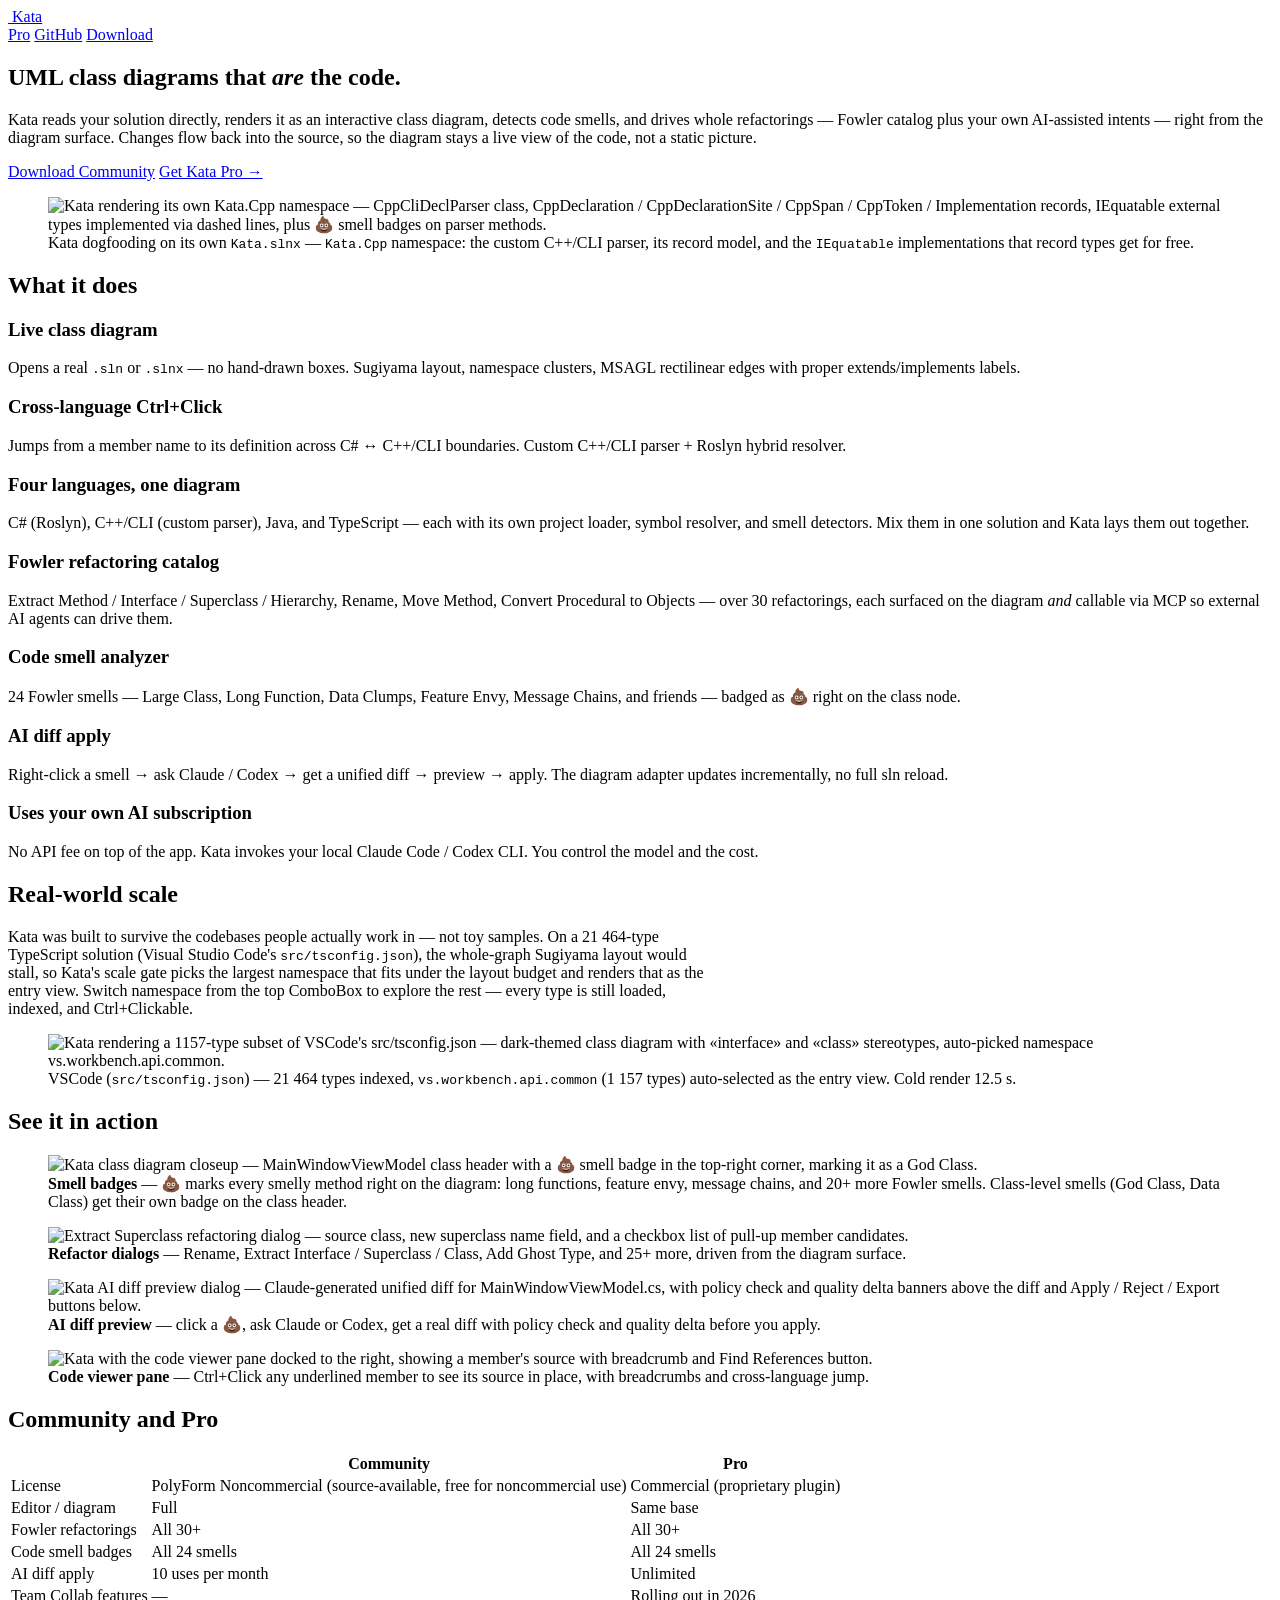
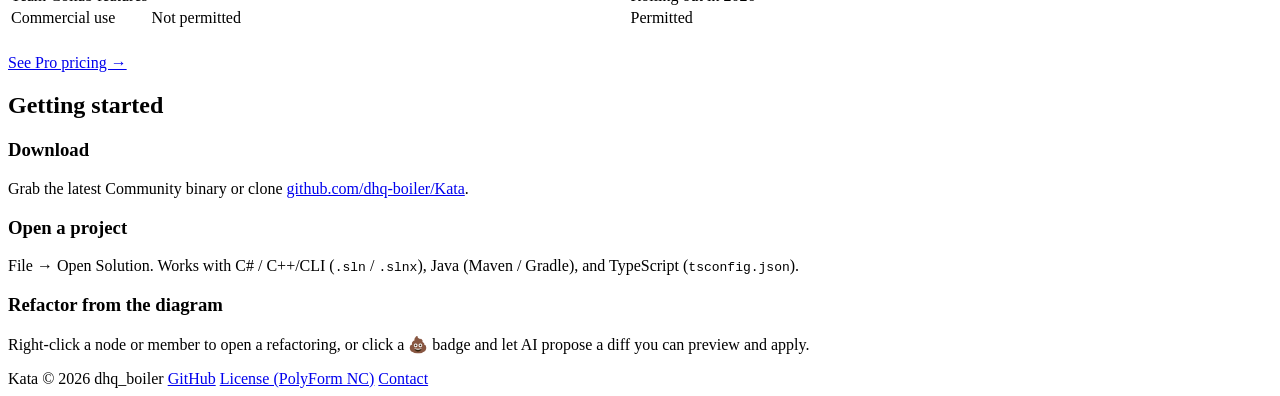
==== site/index.html @ 6d0ea4a0 "site: hero shot を Kata.Cpp namespace 版に差し替え 先生が起動中の Kata で見つけたより訴求力のある構図を採用: - CppCliDeclParser (cus" ====
<!DOCTYPE html>
<html lang="en">
<head>
<meta charset="UTF-8">
<meta name="viewport" content="width=device-width,initial-scale=1">
<title>Kata — AI-collaborative UML class diagram editor for real codebases</title>
<meta name="description" content="Kata reads your real project — C#, C++/CLI, Java, and TypeScript — renders it as an interactive class diagram, detects smells, and drives Fowler-catalog refactorings with AI assistance. Scales to 20k-type solutions. Community edition is free and open-source.">
<meta name="theme-color" content="#232323">
<link rel="icon" type="image/svg+xml" href="/kata-icon.svg">
<link rel="stylesheet" href="/style.css">
<meta property="og:title" content="Kata — AI-collaborative UML class diagram editor">
<meta property="og:description" content="Reads your real .sln, renders it as an interactive class diagram, and drives whole refactorings from the diagram surface.">
<meta property="og:type" content="website">
<meta property="og:url" content="https://kata.dhq-boiler.dev/">
</head>
<body>

<header class="site">
  <div class="wrap">
    <a class="brand" href="/">
      <img src="/kata-icon.svg" alt="">
      Kata
    </a>
    <nav>
      <a href="/pro">Pro</a>
      <a href="https://github.com/dhq-boiler/Kata">GitHub</a>
      <a href="https://github.com/dhq-boiler/Kata/releases">Download</a>
    </nav>
  </div>
</header>

<main>

<section class="hero">
  <div class="wrap">
    <h1>UML class diagrams that <em>are</em> the code.</h1>
    <p class="lead">
      Kata reads your solution directly, renders it as an interactive class diagram,
      detects code smells, and drives whole refactorings — Fowler catalog plus your own
      AI-assisted intents — right from the diagram surface. Changes flow back into the
      source, so the diagram stays a live view of the code, not a static picture.
    </p>
    <div class="ctas">
      <a class="btn primary" href="https://github.com/dhq-boiler/Kata/releases">Download Community</a>
      <a class="btn secondary" href="/pro">Get Kata Pro →</a>
    </div>
    <figure class="hero-shot">
      <img src="/assets/kata-diagram.png" alt="Kata rendering its own Kata.Cpp namespace — CppCliDeclParser class, CppDeclaration / CppDeclarationSite / CppSpan / CppToken / Implementation records, IEquatable external types implemented via dashed lines, plus 💩 smell badges on parser methods." loading="lazy">
      <figcaption>Kata dogfooding on its own <code>Kata.slnx</code> — <code>Kata.Cpp</code> namespace: the custom C++/CLI parser, its record model, and the <code>IEquatable</code> implementations that record types get for free.</figcaption>
    </figure>
  </div>
</section>

<section>
  <div class="wrap">
    <h2>What it does</h2>
    <div class="feature-grid">
      <div class="feature">
        <h3>Live class diagram</h3>
        <p>Opens a real <code>.sln</code> or <code>.slnx</code> — no
          hand-drawn boxes. Sugiyama layout, namespace clusters, MSAGL rectilinear
          edges with proper extends/implements labels.</p>
      </div>
      <div class="feature">
        <h3>Cross-language Ctrl+Click</h3>
        <p>Jumps from a member name to its definition across C# ↔ C++/CLI
          boundaries. Custom C++/CLI parser + Roslyn hybrid resolver.</p>
      </div>
      <div class="feature">
        <h3>Four languages, one diagram</h3>
        <p>C# (Roslyn), C++/CLI (custom parser), Java, and TypeScript —
          each with its own project loader, symbol resolver, and smell
          detectors. Mix them in one solution and Kata lays them out
          together.</p>
      </div>
      <div class="feature">
        <h3>Fowler refactoring catalog</h3>
        <p>Extract Method / Interface / Superclass / Hierarchy, Rename,
          Move Method, Convert Procedural to Objects — over 30 refactorings,
          each surfaced on the diagram <em>and</em> callable via MCP so external
          AI agents can drive them.</p>
      </div>
      <div class="feature">
        <h3>Code smell analyzer</h3>
        <p>24 Fowler smells — Large Class, Long Function, Data Clumps,
          Feature Envy, Message Chains, and friends — badged as
          💩 right on the class node.</p>
      </div>
      <div class="feature">
        <h3>AI diff apply</h3>
        <p>Right-click a smell → ask Claude / Codex → get a unified diff →
          preview → apply. The diagram adapter updates incrementally, no
          full sln reload.</p>
      </div>
      <div class="feature">
        <h3>Uses your own AI subscription</h3>
        <p>No API fee on top of the app. Kata invokes your local
          Claude Code / Codex CLI. You control the model and the cost.</p>
      </div>
    </div>
  </div>
</section>

<section>
  <div class="wrap">
    <h2>Real-world scale</h2>
    <p style="color: var(--muted); max-width: 700px;">
      Kata was built to survive the codebases people actually work in — not toy
      samples. On a 21 464-type TypeScript solution (Visual Studio Code's
      <code>src/tsconfig.json</code>), the whole-graph Sugiyama layout would
      stall, so Kata's scale gate picks the largest namespace that fits under
      the layout budget and renders that as the entry view. Switch namespace
      from the top ComboBox to explore the rest — every type is still loaded,
      indexed, and Ctrl+Clickable.
    </p>
    <figure class="hero-shot">
      <img src="/assets/kata-vscode-typescript.png" alt="Kata rendering a 1157-type subset of VSCode's src/tsconfig.json — dark-themed class diagram with «interface» and «class» stereotypes, auto-picked namespace vs.workbench.api.common." loading="lazy">
      <figcaption>
        VSCode (<code>src/tsconfig.json</code>) — 21 464 types indexed,
        <code>vs.workbench.api.common</code> (1 157 types) auto-selected as the
        entry view. Cold render 12.5&nbsp;s.
      </figcaption>
    </figure>
  </div>
</section>

<section>
  <div class="wrap">
    <h2>See it in action</h2>
    <div class="showcase-grid">
      <figure>
        <img src="/assets/kata-smell-badge.png" alt="Kata class diagram closeup — MainWindowViewModel class header with a 💩 smell badge in the top-right corner, marking it as a God Class." loading="lazy">
        <figcaption><strong>Smell badges</strong> — 💩 marks every smelly method right on the diagram: long functions, feature envy, message chains, and 20+ more Fowler smells. Class-level smells (God Class, Data Class) get their own badge on the class header.</figcaption>
      </figure>
      <figure>
        <img src="/assets/kata-refactor-dialog.png" alt="Extract Superclass refactoring dialog — source class, new superclass name field, and a checkbox list of pull-up member candidates." loading="lazy">
        <figcaption><strong>Refactor dialogs</strong> — Rename, Extract Interface / Superclass / Class, Add Ghost Type, and 25+ more, driven from the diagram surface.</figcaption>
      </figure>
      <figure>
        <img src="/assets/kata-ai-diff.png" alt="Kata AI diff preview dialog — Claude-generated unified diff for MainWindowViewModel.cs, with policy check and quality delta banners above the diff and Apply / Reject / Export buttons below." loading="lazy">
        <figcaption><strong>AI diff preview</strong> — click a 💩, ask Claude or Codex, get a real diff with policy check and quality delta before you apply.</figcaption>
      </figure>
      <figure>
        <img src="/assets/kata-code-viewer.png" alt="Kata with the code viewer pane docked to the right, showing a member's source with breadcrumb and Find References button." loading="lazy">
        <figcaption><strong>Code viewer pane</strong> — Ctrl+Click any underlined member to see its source in place, with breadcrumbs and cross-language jump.</figcaption>
      </figure>
    </div>
  </div>
</section>

<section>
  <div class="wrap">
    <h2>Community and Pro</h2>
    <table class="compare">
      <thead>
        <tr>
          <th>&nbsp;</th>
          <th>Community</th>
          <th>Pro</th>
        </tr>
      </thead>
      <tbody>
        <tr>
          <td>License</td>
          <td>PolyForm Noncommercial (source-available, free for noncommercial use)</td>
          <td>Commercial (proprietary plugin)</td>
        </tr>
        <tr>
          <td>Editor / diagram</td>
          <td class="yes">Full</td>
          <td class="yes">Same base</td>
        </tr>
        <tr>
          <td>Fowler refactorings</td>
          <td class="yes">All 30+</td>
          <td class="yes">All 30+</td>
        </tr>
        <tr>
          <td>Code smell badges</td>
          <td class="yes">All 24 smells</td>
          <td class="yes">All 24 smells</td>
        </tr>
        <tr>
          <td>AI diff apply</td>
          <td>10 uses per month</td>
          <td class="yes">Unlimited</td>
        </tr>
        <tr>
          <td>Team Collab features</td>
          <td class="no">—</td>
          <td>Rolling out in 2026</td>
        </tr>
        <tr>
          <td>Commercial use</td>
          <td class="no">Not permitted</td>
          <td class="yes">Permitted</td>
        </tr>
      </tbody>
    </table>
    <div class="ctas" style="margin-top: 24px;">
      <a class="btn primary" href="/pro">See Pro pricing →</a>
    </div>
  </div>
</section>

<section>
  <div class="wrap">
    <h2>Getting started</h2>
    <div class="steps">
      <div class="step">
        <h3>Download</h3>
        <p>Grab the latest Community binary or clone
          <a href="https://github.com/dhq-boiler/Kata">github.com/dhq-boiler/Kata</a>.</p>
      </div>
      <div class="step">
        <h3>Open a project</h3>
        <p>File → Open Solution. Works with C# / C++/CLI (<code>.sln</code> /
          <code>.slnx</code>), Java (Maven / Gradle), and TypeScript
          (<code>tsconfig.json</code>).</p>
      </div>
      <div class="step">
        <h3>Refactor from the diagram</h3>
        <p>Right-click a node or member to open a refactoring, or click a
          💩 badge and let AI propose a diff you can preview and apply.</p>
      </div>
    </div>
  </div>
</section>

</main>

<footer class="site">
  <div class="wrap">
    <span>Kata © 2026 dhq_boiler</span>
    <span class="spacer"></span>
    <a href="https://github.com/dhq-boiler/Kata">GitHub</a>
    <a href="https://github.com/dhq-boiler/Kata/blob/main/LICENSE">License (PolyForm NC)</a>
    <a href="mailto:dhq_boiler@live.jp">Contact</a>
  </div>
</footer>

</body>
</html>
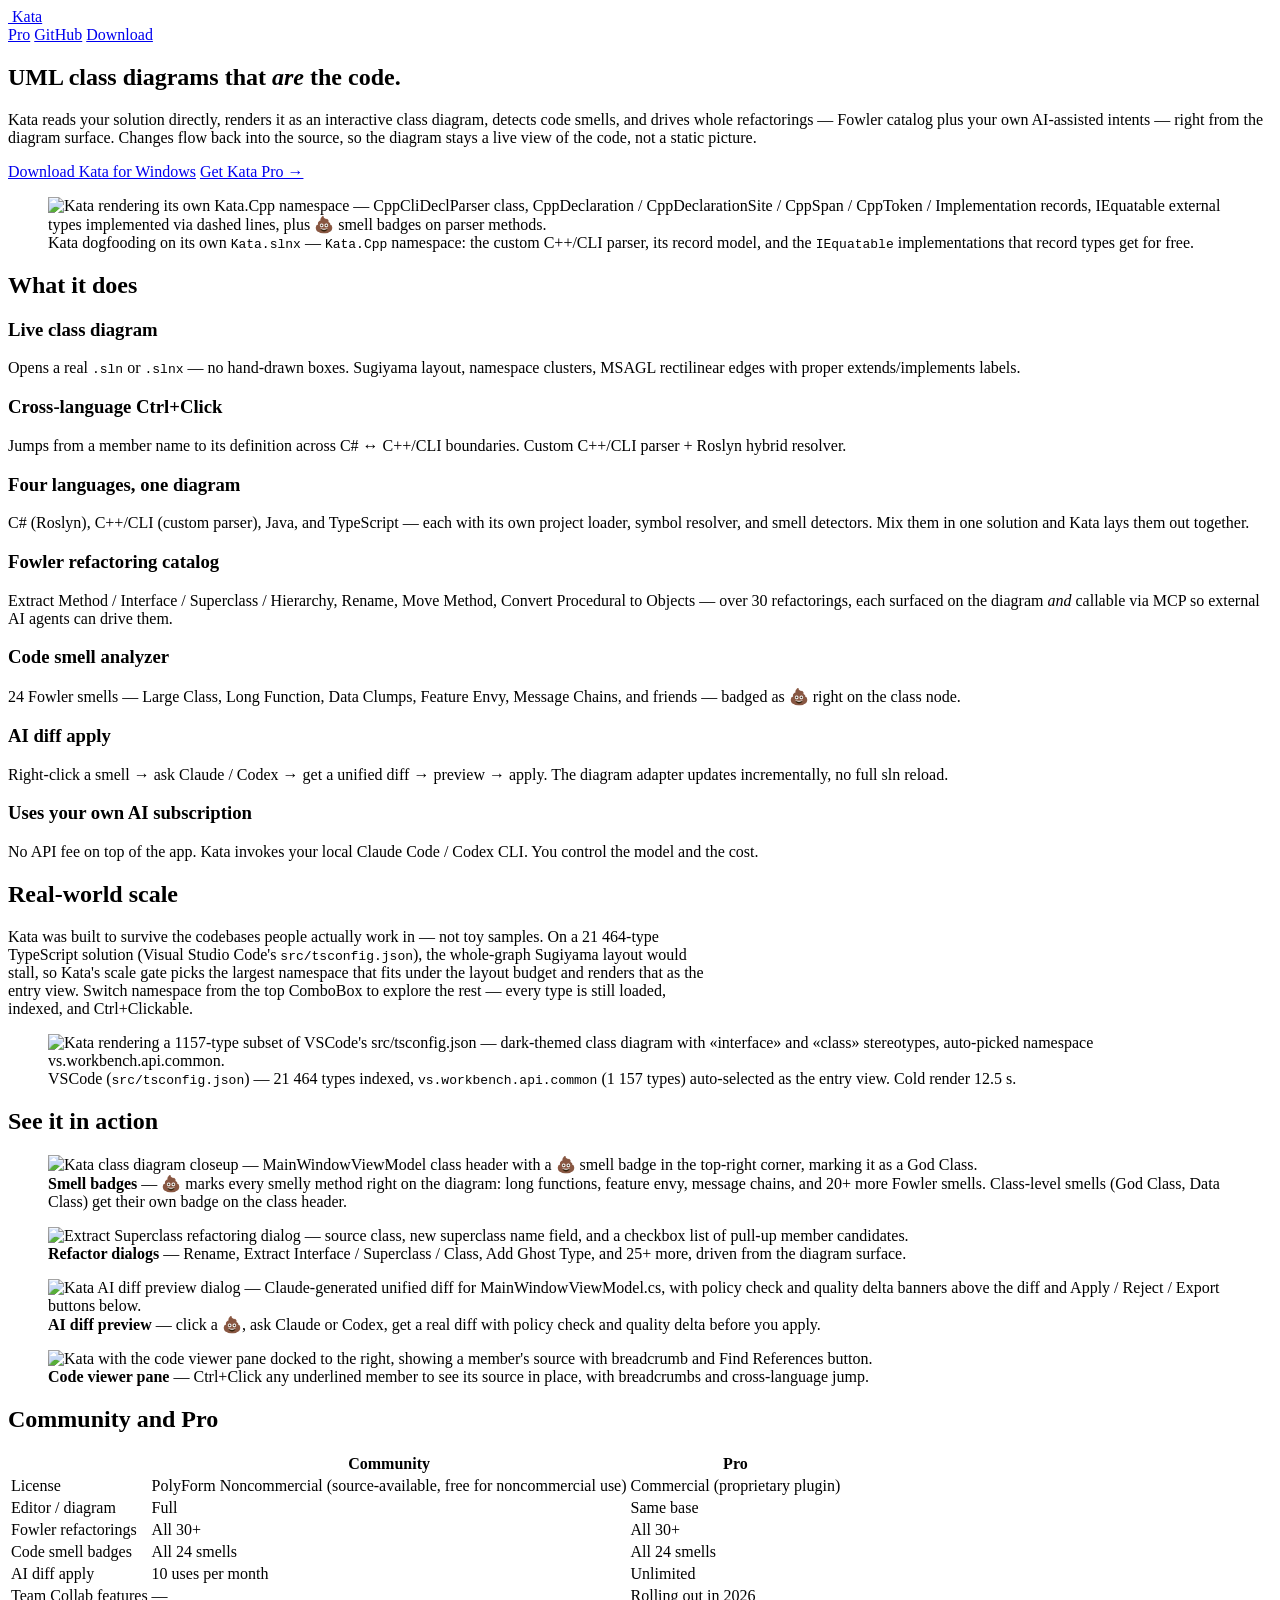
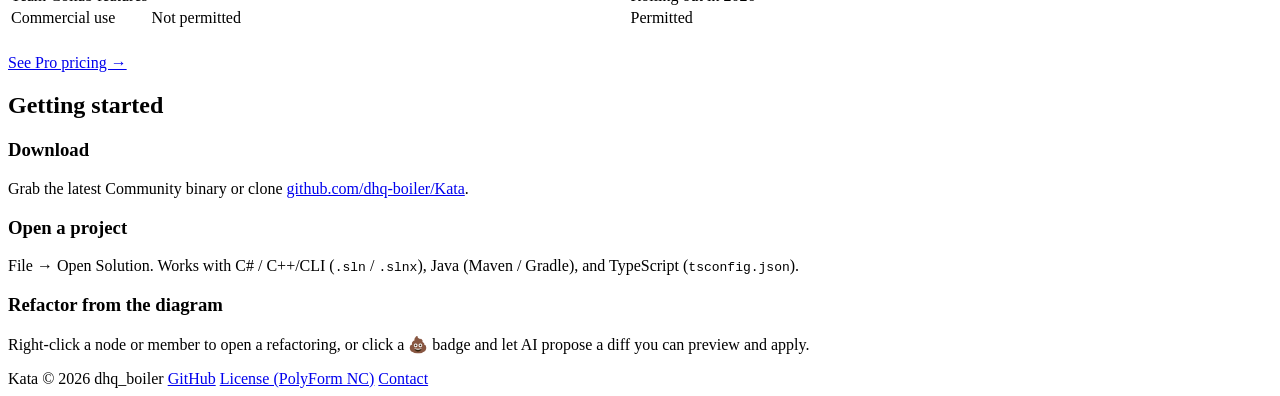
==== commit d54f9210: "site: switch hero CTA to installer (latest/download/Kata-win-Setup.exe) v1.1.0 ships as a Windows in" ====
--- a/site/index.html
+++ b/site/index.html
@@ -8,10 +8,75 @@
 <meta name="theme-color" content="#232323">
 <link rel="icon" type="image/svg+xml" href="/kata-icon.svg">
 <link rel="stylesheet" href="/style.css">
+<link rel="canonical" href="https://kata.dhq-boiler.dev/">
 <meta property="og:title" content="Kata — AI-collaborative UML class diagram editor">
 <meta property="og:description" content="Reads your real .sln, renders it as an interactive class diagram, and drives whole refactorings from the diagram surface.">
 <meta property="og:type" content="website">
 <meta property="og:url" content="https://kata.dhq-boiler.dev/">
+<meta property="og:site_name" content="Kata">
+<meta property="og:locale" content="en_US">
+<meta property="og:image" content="https://kata.dhq-boiler.dev/assets/kata-diagram.png">
+<meta property="og:image:width" content="1400">
+<meta property="og:image:height" content="900">
+<meta property="og:image:alt" content="Kata rendering its own Kata.Cpp namespace as a class diagram, with parser classes, record types, and IEquatable implementations wired via dashed lines, plus 💩 smell badges.">
+<meta name="twitter:card" content="summary_large_image">
+<meta name="twitter:site" content="@dhq_boiler">
+<meta name="twitter:creator" content="@dhq_boiler">
+<meta name="twitter:title" content="Kata — AI-collaborative UML class diagram editor">
+<meta name="twitter:description" content="Reads your real .sln, renders it as an interactive class diagram, and drives whole refactorings from the diagram surface. Community free / Pro from $49.">
+<meta name="twitter:image" content="https://kata.dhq-boiler.dev/assets/kata-diagram.png">
+<meta name="twitter:image:alt" content="Kata rendering its own Kata.Cpp namespace as a class diagram, with 💩 smell badges on parser methods.">
+<script type="application/ld+json">
+{
+  "@context": "https://schema.org",
+  "@type": "SoftwareApplication",
+  "name": "Kata",
+  "description": "AI-collaborative UML class diagram editor for real codebases. Reads .sln / .slnx / Maven / Gradle / tsconfig, renders an interactive class diagram, detects 24 Fowler code smells, and drives 30+ Fowler refactorings — including AI-diff apply through your own Claude Code or Codex CLI.",
+  "url": "https://kata.dhq-boiler.dev/",
+  "image": "https://kata.dhq-boiler.dev/assets/kata-diagram.png",
+  "applicationCategory": "DeveloperApplication",
+  "applicationSubCategory": "Refactoring, UML, Static analysis",
+  "operatingSystem": "Windows 10, Windows 11",
+  "author": {
+    "@type": "Person",
+    "name": "dhq_boiler",
+    "url": "https://github.com/dhq-boiler"
+  },
+  "license": "https://polyformproject.org/licenses/noncommercial/1.0.0/",
+  "downloadUrl": "https://github.com/dhq-boiler/Kata/releases",
+  "softwareHelp": "https://kata.dhq-boiler.dev/",
+  "offers": [
+    {
+      "@type": "Offer",
+      "name": "Kata Community",
+      "price": "0",
+      "priceCurrency": "USD",
+      "url": "https://github.com/dhq-boiler/Kata/releases"
+    },
+    {
+      "@type": "Offer",
+      "name": "Kata Pro — Individual (one-time buyout)",
+      "price": "49",
+      "priceCurrency": "USD",
+      "url": "https://kata.dhq-boiler.dev/pro"
+    },
+    {
+      "@type": "Offer",
+      "name": "Kata Pro — Team (per seat, per year)",
+      "price": "150",
+      "priceCurrency": "USD",
+      "url": "https://kata.dhq-boiler.dev/pro"
+    },
+    {
+      "@type": "Offer",
+      "name": "Kata Pro — Business (per seat, per year)",
+      "price": "290",
+      "priceCurrency": "USD",
+      "url": "https://kata.dhq-boiler.dev/pro"
+    }
+  ]
+}
+</script>
 </head>
 <body>
 
@@ -41,7 +106,7 @@
       source, so the diagram stays a live view of the code, not a static picture.
     </p>
     <div class="ctas">
-      <a class="btn primary" href="https://github.com/dhq-boiler/Kata/releases">Download Community</a>
+      <a class="btn primary" href="https://github.com/dhq-boiler/Kata/releases/latest/download/Kata-win-Setup.exe">Download Kata for Windows</a>
       <a class="btn secondary" href="/pro">Get Kata Pro →</a>
     </div>
     <figure class="hero-shot">
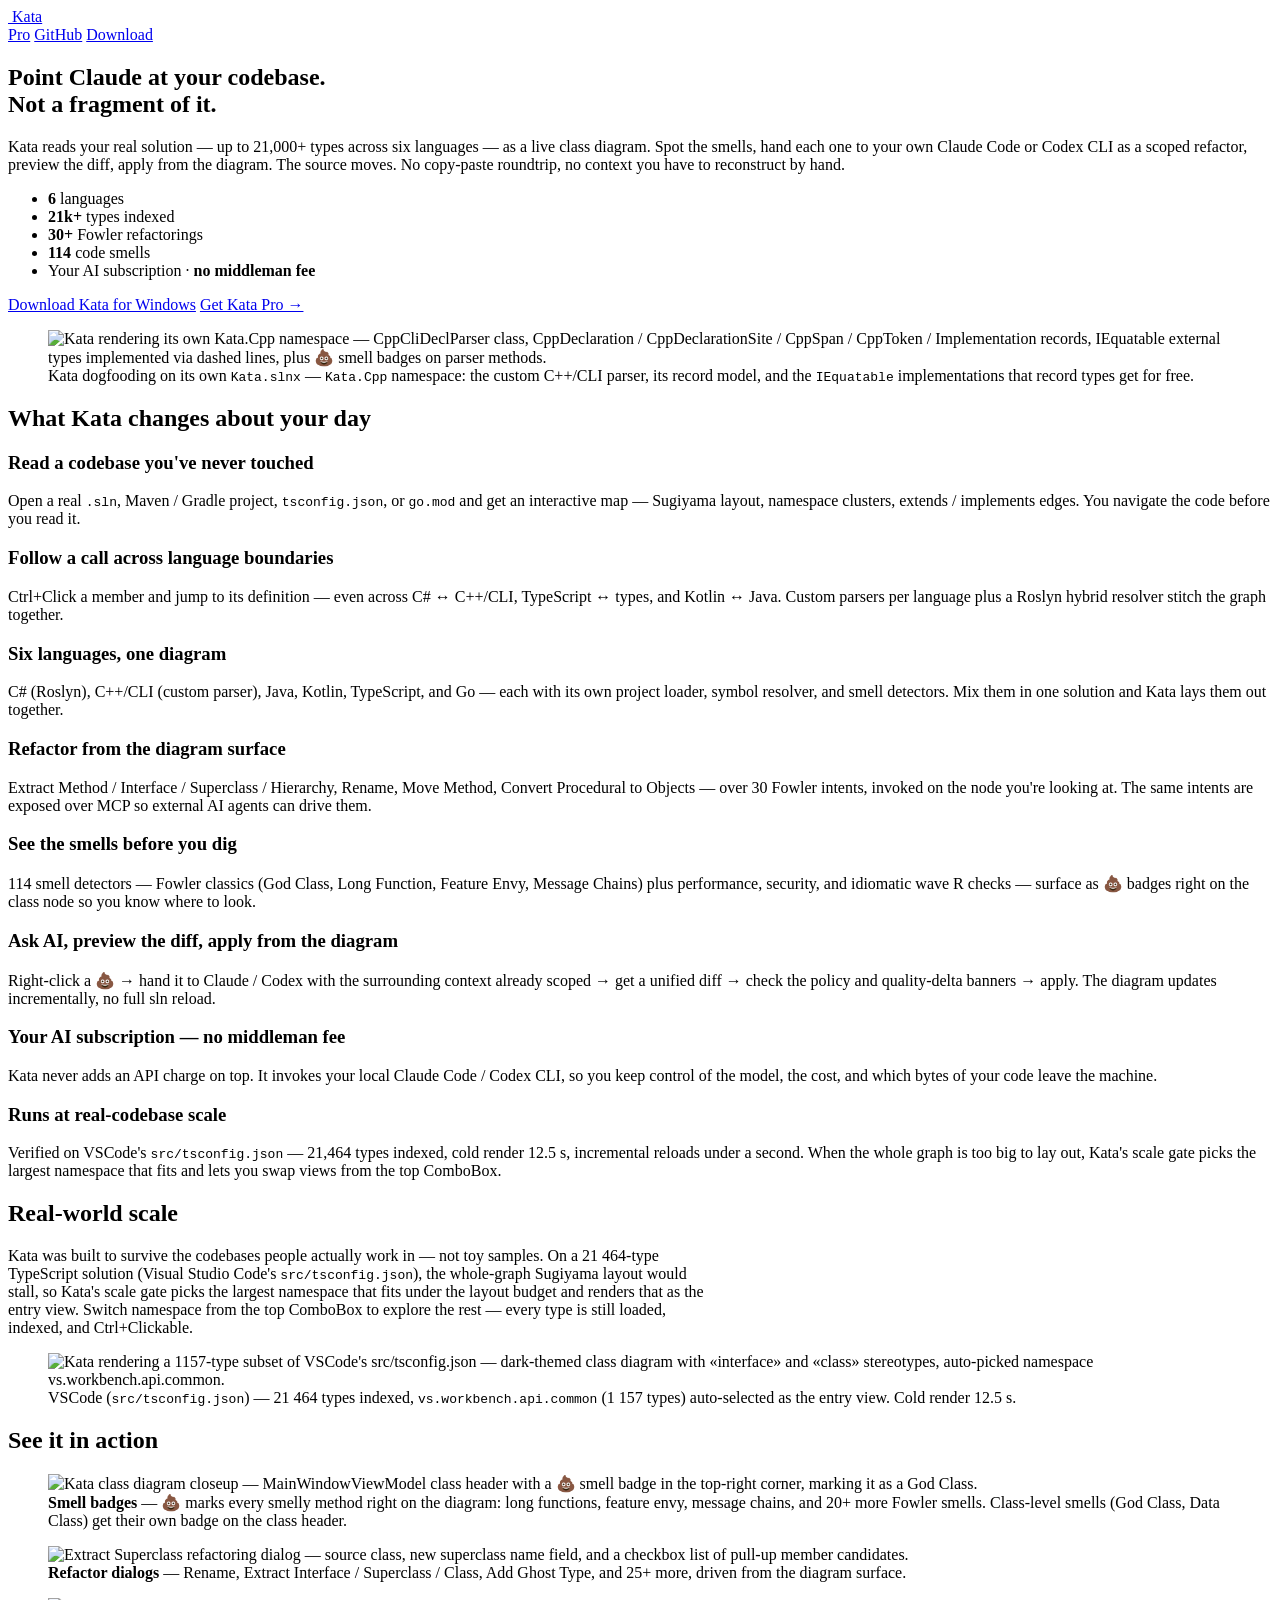
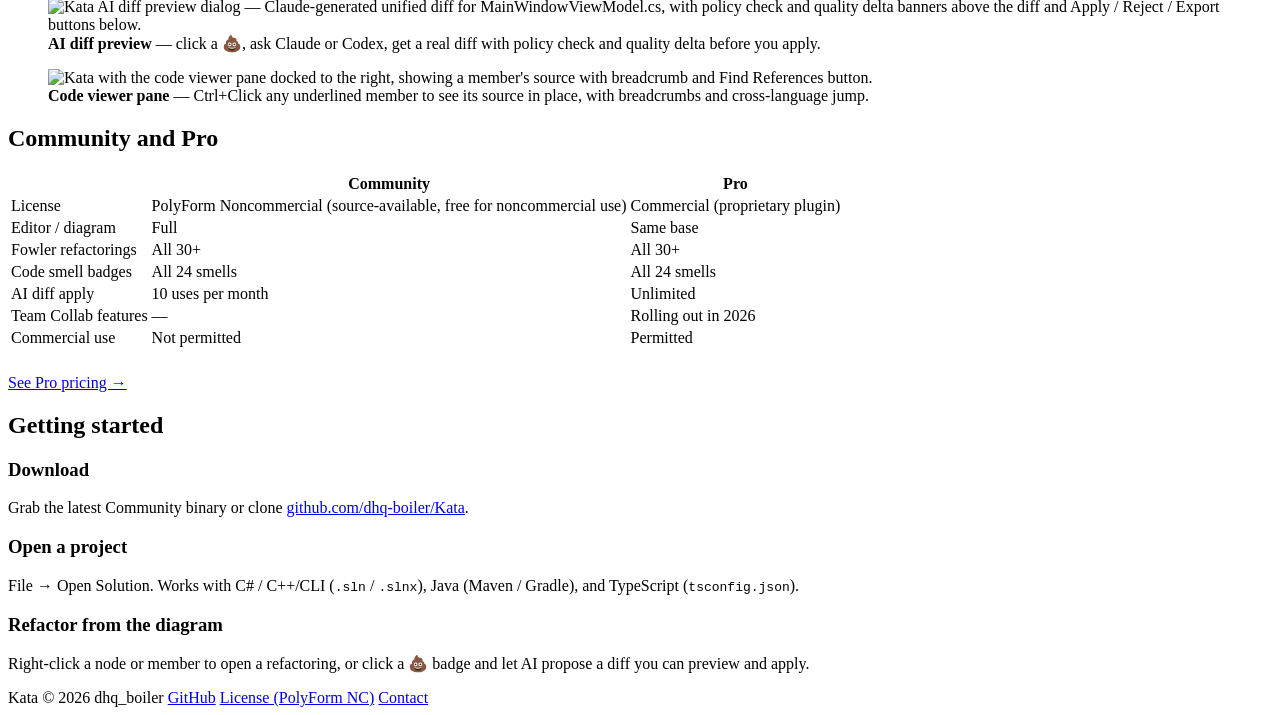
==== commit c508079d: "site: rewrite hero copy + feature grid — problem-first, v2 6-lang bump, 114 smells Hero - h1 shifted" ====
--- a/site/index.html
+++ b/site/index.html
@@ -4,7 +4,7 @@
 <meta charset="UTF-8">
 <meta name="viewport" content="width=device-width,initial-scale=1">
 <title>Kata — AI-collaborative UML class diagram editor for real codebases</title>
-<meta name="description" content="Kata reads your real project — C#, C++/CLI, Java, and TypeScript — renders it as an interactive class diagram, detects smells, and drives Fowler-catalog refactorings with AI assistance. Scales to 20k-type solutions. Community edition is free and open-source.">
+<meta name="description" content="Kata reads your real project — C#, C++/CLI, Java, Kotlin, TypeScript, and Go — renders it as an interactive class diagram, detects 114 code smells, and hands each one to your own Claude Code or Codex CLI as a scoped refactor. Scales to 21,000+ type solutions. Community edition is free and open-source.">
 <meta name="theme-color" content="#232323">
 <link rel="icon" type="image/svg+xml" href="/kata-icon.svg">
 <link rel="stylesheet" href="/style.css">
@@ -31,7 +31,7 @@
   "@context": "https://schema.org",
   "@type": "SoftwareApplication",
   "name": "Kata",
-  "description": "AI-collaborative UML class diagram editor for real codebases. Reads .sln / .slnx / Maven / Gradle / tsconfig, renders an interactive class diagram, detects 24 Fowler code smells, and drives 30+ Fowler refactorings — including AI-diff apply through your own Claude Code or Codex CLI.",
+  "description": "AI-collaborative UML class diagram editor for real codebases. Reads .sln / .slnx / Maven / Gradle / tsconfig / go.mod across six languages, renders an interactive class diagram, detects 114 code smells, and drives 30+ Fowler refactorings — including AI-diff apply through your own Claude Code or Codex CLI. Scales to 21,000+ type solutions.",
   "url": "https://kata.dhq-boiler.dev/",
   "image": "https://kata.dhq-boiler.dev/assets/kata-diagram.png",
   "applicationCategory": "DeveloperApplication",
@@ -98,13 +98,20 @@
 
 <section class="hero">
   <div class="wrap">
-    <h1>UML class diagrams that <em>are</em> the code.</h1>
+    <h1>Point Claude at your codebase.<br>Not a fragment of it.</h1>
     <p class="lead">
-      Kata reads your solution directly, renders it as an interactive class diagram,
-      detects code smells, and drives whole refactorings — Fowler catalog plus your own
-      AI-assisted intents — right from the diagram surface. Changes flow back into the
-      source, so the diagram stays a live view of the code, not a static picture.
+      Kata reads your real solution — up to 21,000+ types across six languages — as a live
+      class diagram. Spot the smells, hand each one to your own Claude Code or Codex CLI as a
+      scoped refactor, preview the diff, apply from the diagram. The source moves. No
+      copy-paste roundtrip, no context you have to reconstruct by hand.
     </p>
+    <ul class="proof-strip">
+      <li><strong>6</strong> languages</li>
+      <li><strong>21k+</strong> types indexed</li>
+      <li><strong>30+</strong> Fowler refactorings</li>
+      <li><strong>114</strong> code smells</li>
+      <li>Your AI subscription · <strong>no middleman fee</strong></li>
+    </ul>
     <div class="ctas">
       <a class="btn primary" href="https://github.com/dhq-boiler/Kata/releases/latest/download/Kata-win-Setup.exe">Download Kata for Windows</a>
       <a class="btn secondary" href="/pro">Get Kata Pro →</a>
@@ -118,49 +125,56 @@
 
 <section>
   <div class="wrap">
-    <h2>What it does</h2>
+    <h2>What Kata changes about your day</h2>
     <div class="feature-grid">
       <div class="feature">
-        <h3>Live class diagram</h3>
-        <p>Opens a real <code>.sln</code> or <code>.slnx</code> — no
-          hand-drawn boxes. Sugiyama layout, namespace clusters, MSAGL rectilinear
-          edges with proper extends/implements labels.</p>
-      </div>
-      <div class="feature">
-        <h3>Cross-language Ctrl+Click</h3>
-        <p>Jumps from a member name to its definition across C# ↔ C++/CLI
-          boundaries. Custom C++/CLI parser + Roslyn hybrid resolver.</p>
-      </div>
-      <div class="feature">
-        <h3>Four languages, one diagram</h3>
-        <p>C# (Roslyn), C++/CLI (custom parser), Java, and TypeScript —
-          each with its own project loader, symbol resolver, and smell
-          detectors. Mix them in one solution and Kata lays them out
-          together.</p>
-      </div>
-      <div class="feature">
-        <h3>Fowler refactoring catalog</h3>
-        <p>Extract Method / Interface / Superclass / Hierarchy, Rename,
-          Move Method, Convert Procedural to Objects — over 30 refactorings,
-          each surfaced on the diagram <em>and</em> callable via MCP so external
-          AI agents can drive them.</p>
-      </div>
-      <div class="feature">
-        <h3>Code smell analyzer</h3>
-        <p>24 Fowler smells — Large Class, Long Function, Data Clumps,
-          Feature Envy, Message Chains, and friends — badged as
-          💩 right on the class node.</p>
-      </div>
-      <div class="feature">
-        <h3>AI diff apply</h3>
-        <p>Right-click a smell → ask Claude / Codex → get a unified diff →
-          preview → apply. The diagram adapter updates incrementally, no
-          full sln reload.</p>
-      </div>
-      <div class="feature">
-        <h3>Uses your own AI subscription</h3>
-        <p>No API fee on top of the app. Kata invokes your local
-          Claude Code / Codex CLI. You control the model and the cost.</p>
+        <h3>Read a codebase you've never touched</h3>
+        <p>Open a real <code>.sln</code>, Maven / Gradle project, <code>tsconfig.json</code>,
+          or <code>go.mod</code> and get an interactive map — Sugiyama layout, namespace
+          clusters, extends / implements edges. You navigate the code before you read it.</p>
+      </div>
+      <div class="feature">
+        <h3>Follow a call across language boundaries</h3>
+        <p>Ctrl+Click a member and jump to its definition — even across C# ↔ C++/CLI,
+          TypeScript ↔ types, and Kotlin ↔ Java. Custom parsers per language plus a Roslyn
+          hybrid resolver stitch the graph together.</p>
+      </div>
+      <div class="feature">
+        <h3>Six languages, one diagram</h3>
+        <p>C# (Roslyn), C++/CLI (custom parser), Java, Kotlin, TypeScript, and Go — each with
+          its own project loader, symbol resolver, and smell detectors. Mix them in one
+          solution and Kata lays them out together.</p>
+      </div>
+      <div class="feature">
+        <h3>Refactor from the diagram surface</h3>
+        <p>Extract Method / Interface / Superclass / Hierarchy, Rename, Move Method, Convert
+          Procedural to Objects — over 30 Fowler intents, invoked on the node you're looking
+          at. The same intents are exposed over MCP so external AI agents can drive them.</p>
+      </div>
+      <div class="feature">
+        <h3>See the smells before you dig</h3>
+        <p>114 smell detectors — Fowler classics (God Class, Long Function, Feature Envy,
+          Message Chains) plus performance, security, and idiomatic wave R checks — surface
+          as 💩 badges right on the class node so you know where to look.</p>
+      </div>
+      <div class="feature">
+        <h3>Ask AI, preview the diff, apply from the diagram</h3>
+        <p>Right-click a 💩 → hand it to Claude / Codex with the surrounding context already
+          scoped → get a unified diff → check the policy and quality-delta banners → apply.
+          The diagram updates incrementally, no full sln reload.</p>
+      </div>
+      <div class="feature">
+        <h3>Your AI subscription — no middleman fee</h3>
+        <p>Kata never adds an API charge on top. It invokes your local
+          Claude Code / Codex CLI, so you keep control of the model, the cost, and which
+          bytes of your code leave the machine.</p>
+      </div>
+      <div class="feature">
+        <h3>Runs at real-codebase scale</h3>
+        <p>Verified on VSCode's <code>src/tsconfig.json</code> — 21,464 types indexed, cold
+          render 12.5&nbsp;s, incremental reloads under a second. When the whole graph is too
+          big to lay out, Kata's scale gate picks the largest namespace that fits and lets
+          you swap views from the top ComboBox.</p>
       </div>
     </div>
   </div>
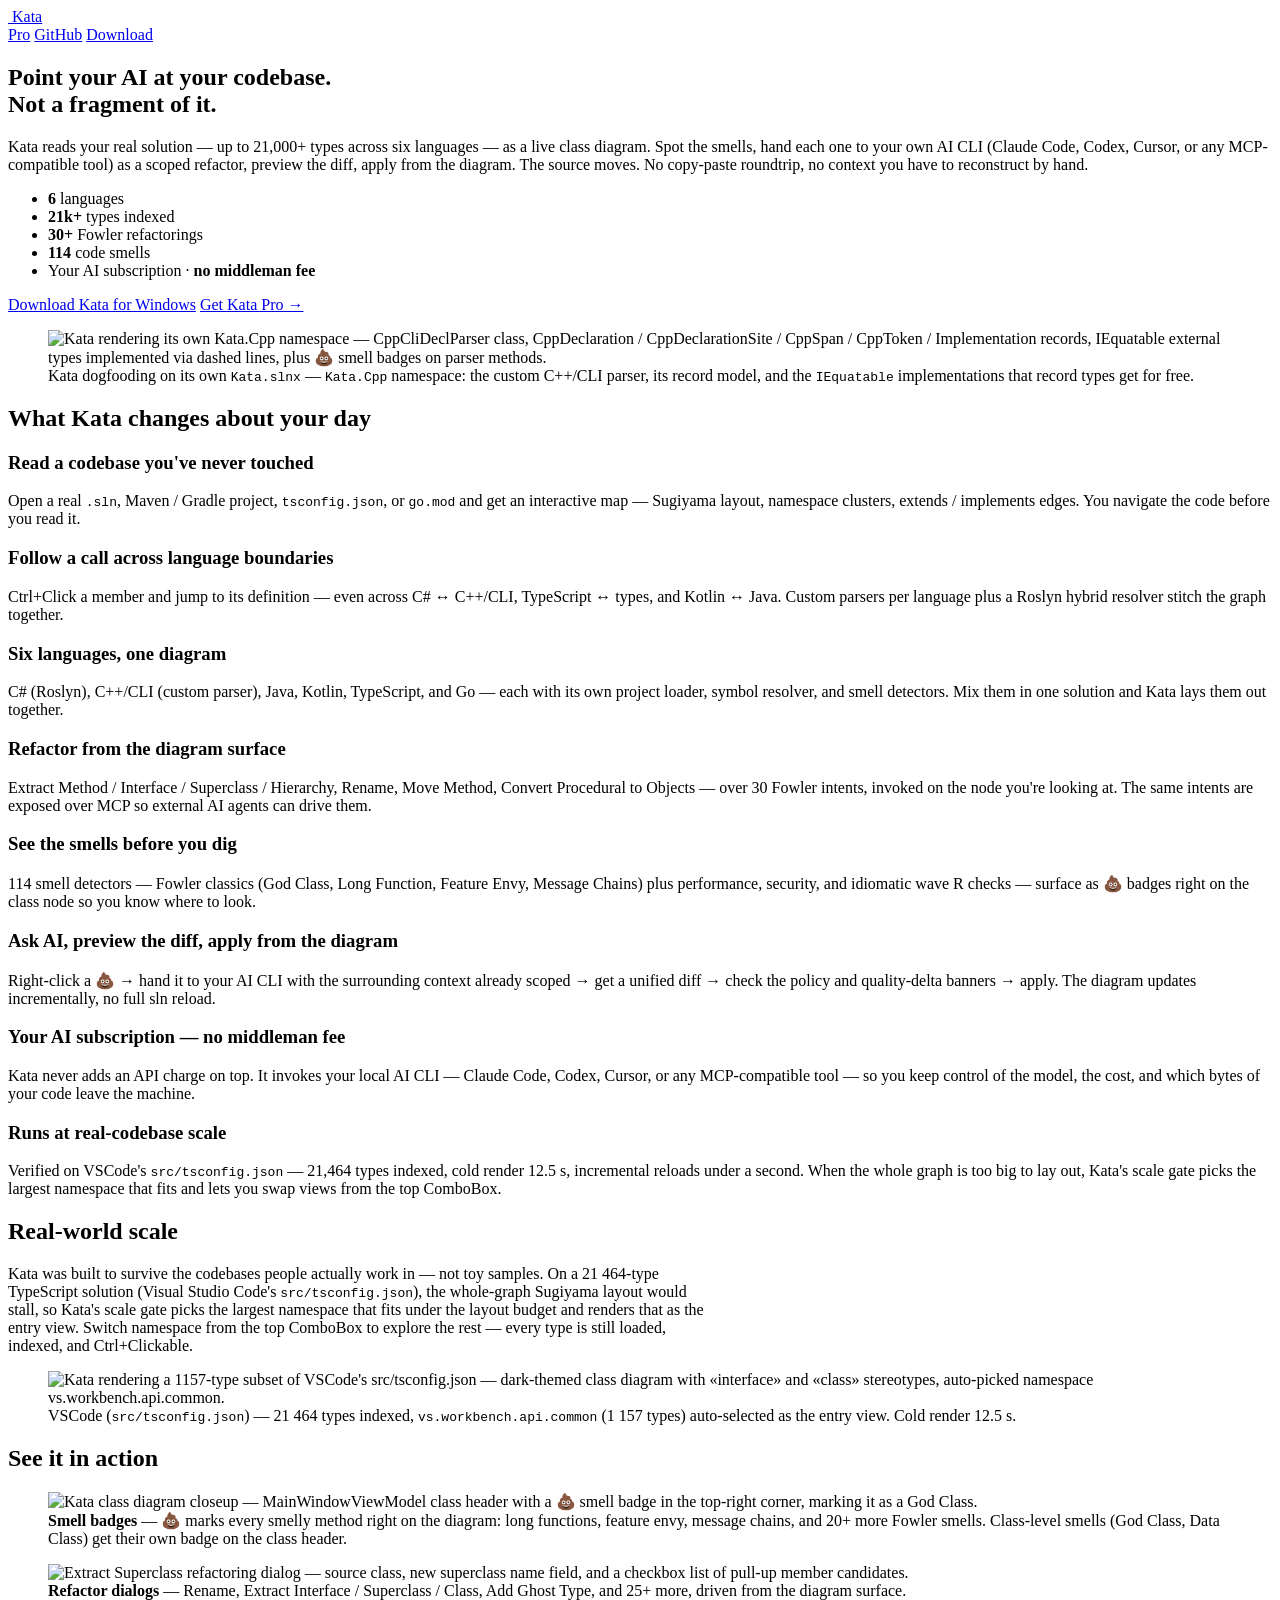
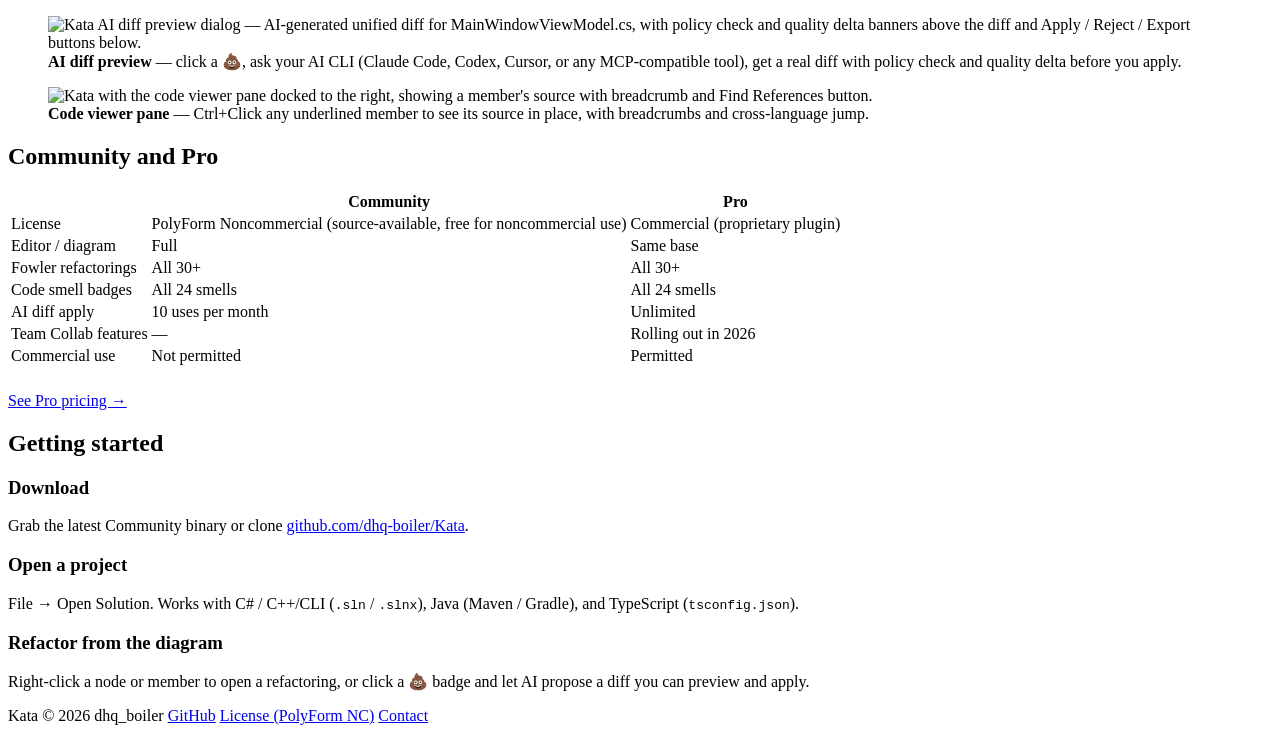
==== commit d3e58970: "site: generalize AI vendor references — Claude → your AI CLI (Claude Code, Codex, Cursor, MCP-compat" ====
--- a/site/index.html
+++ b/site/index.html
@@ -4,7 +4,7 @@
 <meta charset="UTF-8">
 <meta name="viewport" content="width=device-width,initial-scale=1">
 <title>Kata — AI-collaborative UML class diagram editor for real codebases</title>
-<meta name="description" content="Kata reads your real project — C#, C++/CLI, Java, Kotlin, TypeScript, and Go — renders it as an interactive class diagram, detects 114 code smells, and hands each one to your own Claude Code or Codex CLI as a scoped refactor. Scales to 21,000+ type solutions. Community edition is free and open-source.">
+<meta name="description" content="Kata reads your real project — C#, C++/CLI, Java, Kotlin, TypeScript, and Go — renders it as an interactive class diagram, detects 114 code smells, and hands each one to your own AI CLI (Claude Code, Codex, Cursor, or any MCP-compatible tool) as a scoped refactor. Scales to 21,000+ type solutions. Community edition is free and open-source.">
 <meta name="theme-color" content="#232323">
 <link rel="icon" type="image/svg+xml" href="/kata-icon.svg">
 <link rel="stylesheet" href="/style.css">
@@ -31,7 +31,7 @@
   "@context": "https://schema.org",
   "@type": "SoftwareApplication",
   "name": "Kata",
-  "description": "AI-collaborative UML class diagram editor for real codebases. Reads .sln / .slnx / Maven / Gradle / tsconfig / go.mod across six languages, renders an interactive class diagram, detects 114 code smells, and drives 30+ Fowler refactorings — including AI-diff apply through your own Claude Code or Codex CLI. Scales to 21,000+ type solutions.",
+  "description": "AI-collaborative UML class diagram editor for real codebases. Reads .sln / .slnx / Maven / Gradle / tsconfig / go.mod across six languages, renders an interactive class diagram, detects 114 code smells, and drives 30+ Fowler refactorings — including AI-diff apply through your own AI CLI (Claude Code, Codex, Cursor, or any MCP-compatible tool). Scales to 21,000+ type solutions.",
   "url": "https://kata.dhq-boiler.dev/",
   "image": "https://kata.dhq-boiler.dev/assets/kata-diagram.png",
   "applicationCategory": "DeveloperApplication",
@@ -98,12 +98,13 @@
 
 <section class="hero">
   <div class="wrap">
-    <h1>Point Claude at your codebase.<br>Not a fragment of it.</h1>
+    <h1>Point your AI at your codebase.<br>Not a fragment of it.</h1>
     <p class="lead">
       Kata reads your real solution — up to 21,000+ types across six languages — as a live
-      class diagram. Spot the smells, hand each one to your own Claude Code or Codex CLI as a
-      scoped refactor, preview the diff, apply from the diagram. The source moves. No
-      copy-paste roundtrip, no context you have to reconstruct by hand.
+      class diagram. Spot the smells, hand each one to your own AI CLI (Claude Code, Codex,
+      Cursor, or any MCP-compatible tool) as a scoped refactor, preview the diff, apply from
+      the diagram. The source moves. No copy-paste roundtrip, no context you have to
+      reconstruct by hand.
     </p>
     <ul class="proof-strip">
       <li><strong>6</strong> languages</li>
@@ -159,15 +160,15 @@
       </div>
       <div class="feature">
         <h3>Ask AI, preview the diff, apply from the diagram</h3>
-        <p>Right-click a 💩 → hand it to Claude / Codex with the surrounding context already
+        <p>Right-click a 💩 → hand it to your AI CLI with the surrounding context already
           scoped → get a unified diff → check the policy and quality-delta banners → apply.
           The diagram updates incrementally, no full sln reload.</p>
       </div>
       <div class="feature">
         <h3>Your AI subscription — no middleman fee</h3>
-        <p>Kata never adds an API charge on top. It invokes your local
-          Claude Code / Codex CLI, so you keep control of the model, the cost, and which
-          bytes of your code leave the machine.</p>
+        <p>Kata never adds an API charge on top. It invokes your local AI CLI —
+          Claude Code, Codex, Cursor, or any MCP-compatible tool — so you keep control of
+          the model, the cost, and which bytes of your code leave the machine.</p>
       </div>
       <div class="feature">
         <h3>Runs at real-codebase scale</h3>
@@ -216,8 +217,8 @@
         <figcaption><strong>Refactor dialogs</strong> — Rename, Extract Interface / Superclass / Class, Add Ghost Type, and 25+ more, driven from the diagram surface.</figcaption>
       </figure>
       <figure>
-        <img src="/assets/kata-ai-diff.png" alt="Kata AI diff preview dialog — Claude-generated unified diff for MainWindowViewModel.cs, with policy check and quality delta banners above the diff and Apply / Reject / Export buttons below." loading="lazy">
-        <figcaption><strong>AI diff preview</strong> — click a 💩, ask Claude or Codex, get a real diff with policy check and quality delta before you apply.</figcaption>
+        <img src="/assets/kata-ai-diff.png" alt="Kata AI diff preview dialog — AI-generated unified diff for MainWindowViewModel.cs, with policy check and quality delta banners above the diff and Apply / Reject / Export buttons below." loading="lazy">
+        <figcaption><strong>AI diff preview</strong> — click a 💩, ask your AI CLI (Claude Code, Codex, Cursor, or any MCP-compatible tool), get a real diff with policy check and quality delta before you apply.</figcaption>
       </figure>
       <figure>
         <img src="/assets/kata-code-viewer.png" alt="Kata with the code viewer pane docked to the right, showing a member's source with breadcrumb and Find References button." loading="lazy">
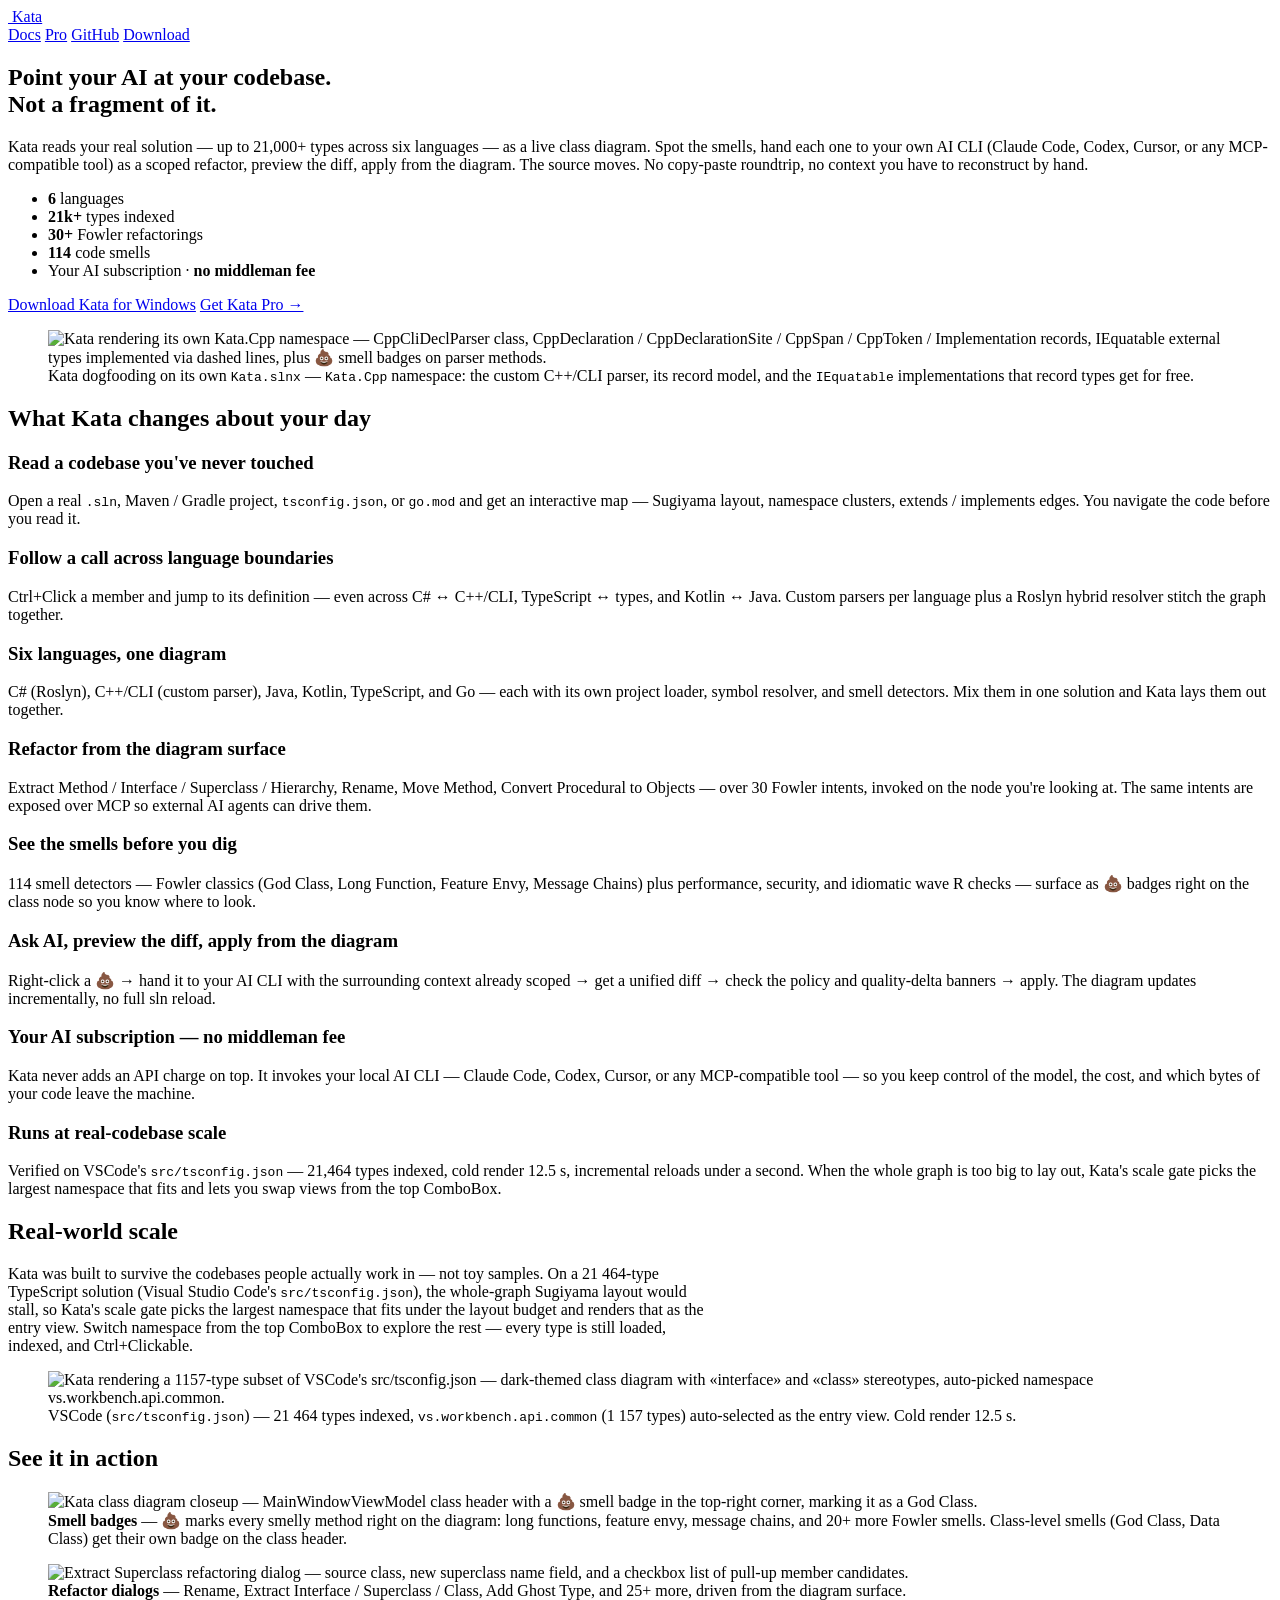
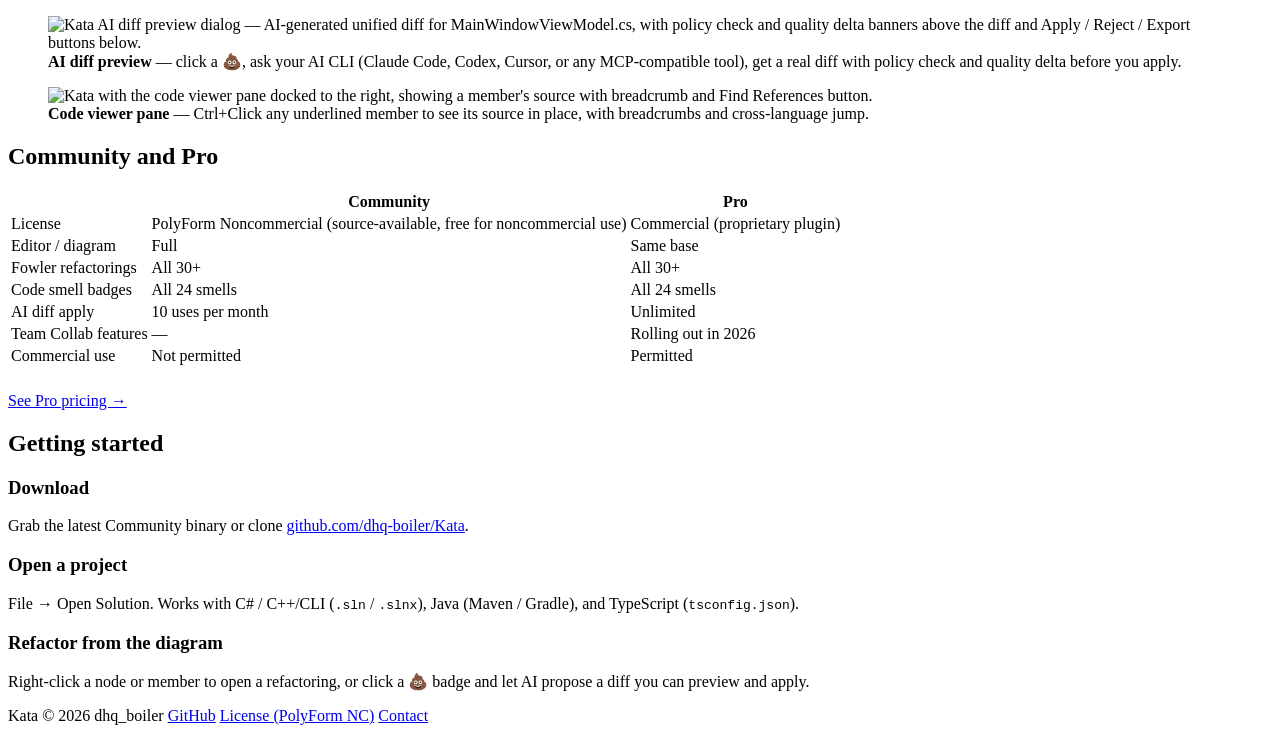
==== commit 42e9056e: "site: add docs multi-page skeleton — start with Getting Started New /docs/ section under the same st" ====
--- a/site/index.html
+++ b/site/index.html
@@ -87,6 +87,7 @@
       Kata
     </a>
     <nav>
+      <a href="/docs/getting-started.html">Docs</a>
       <a href="/pro">Pro</a>
       <a href="https://github.com/dhq-boiler/Kata">GitHub</a>
       <a href="https://github.com/dhq-boiler/Kata/releases">Download</a>
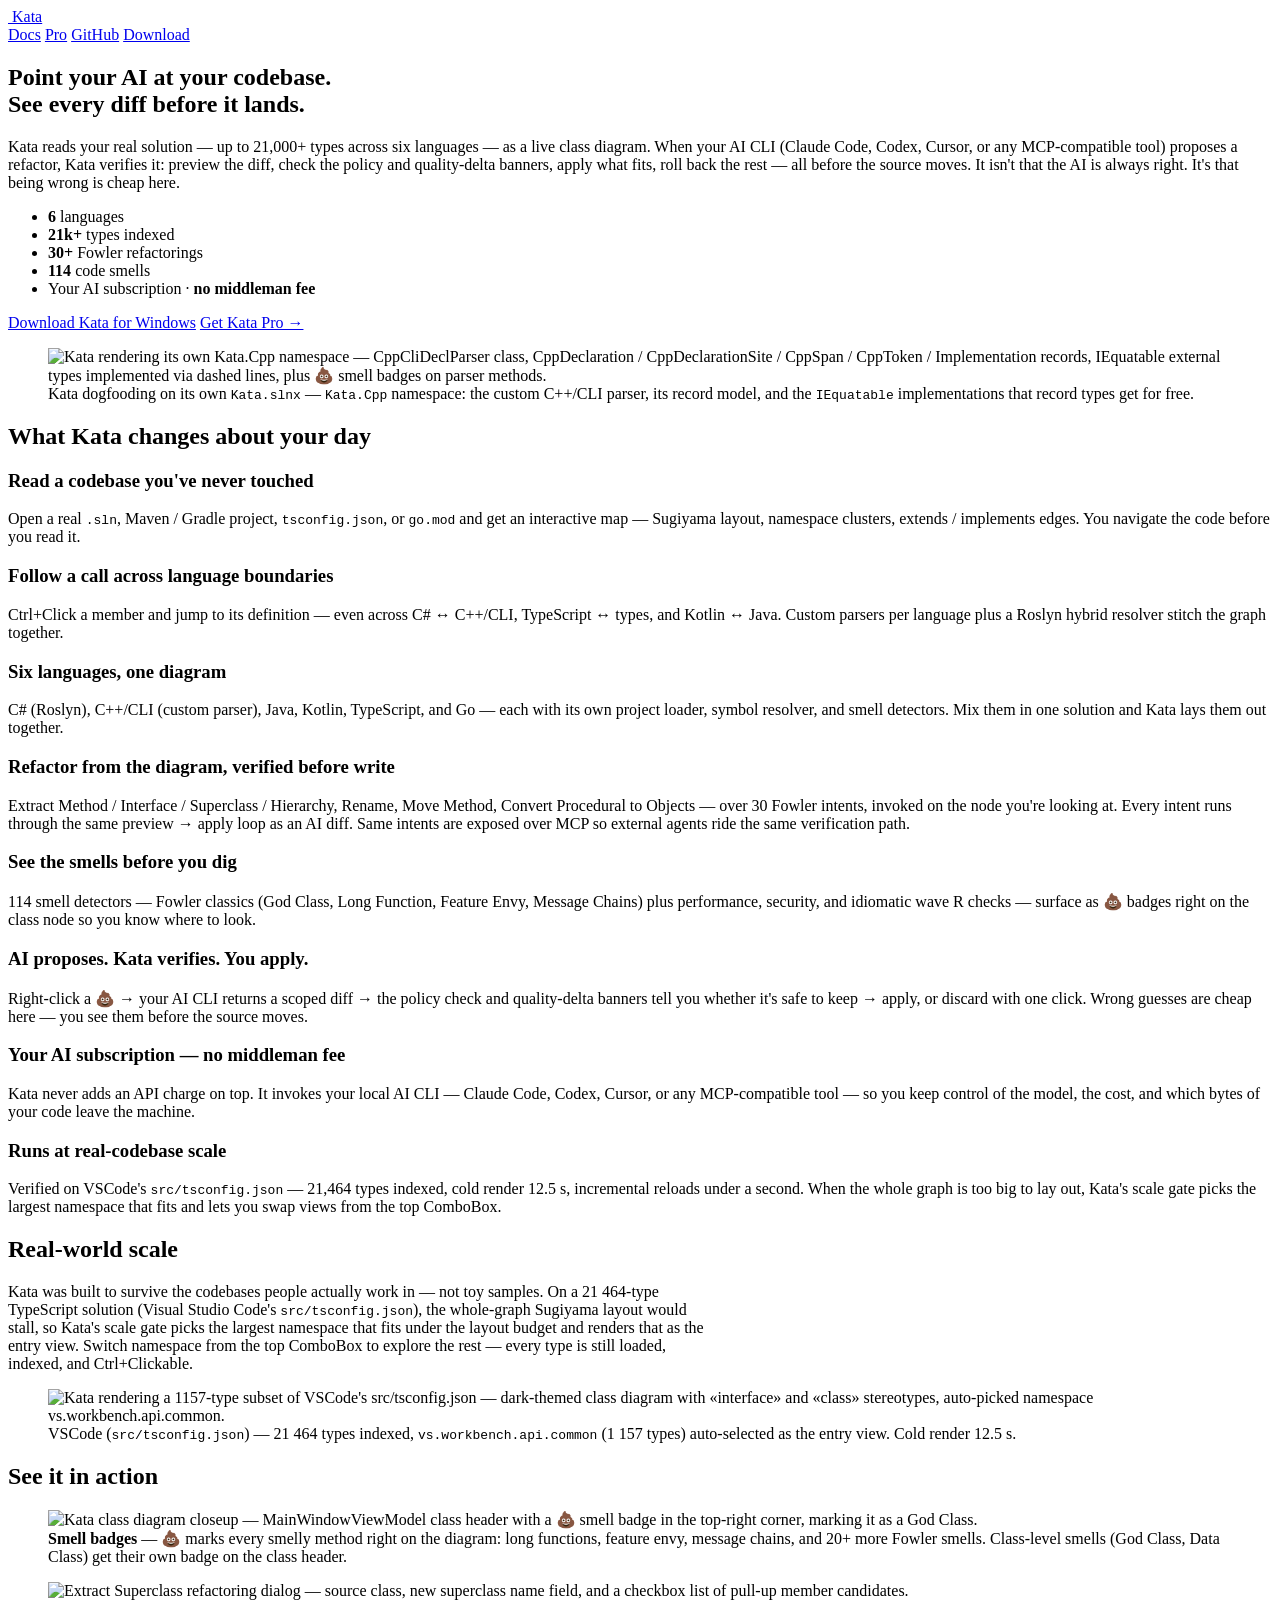
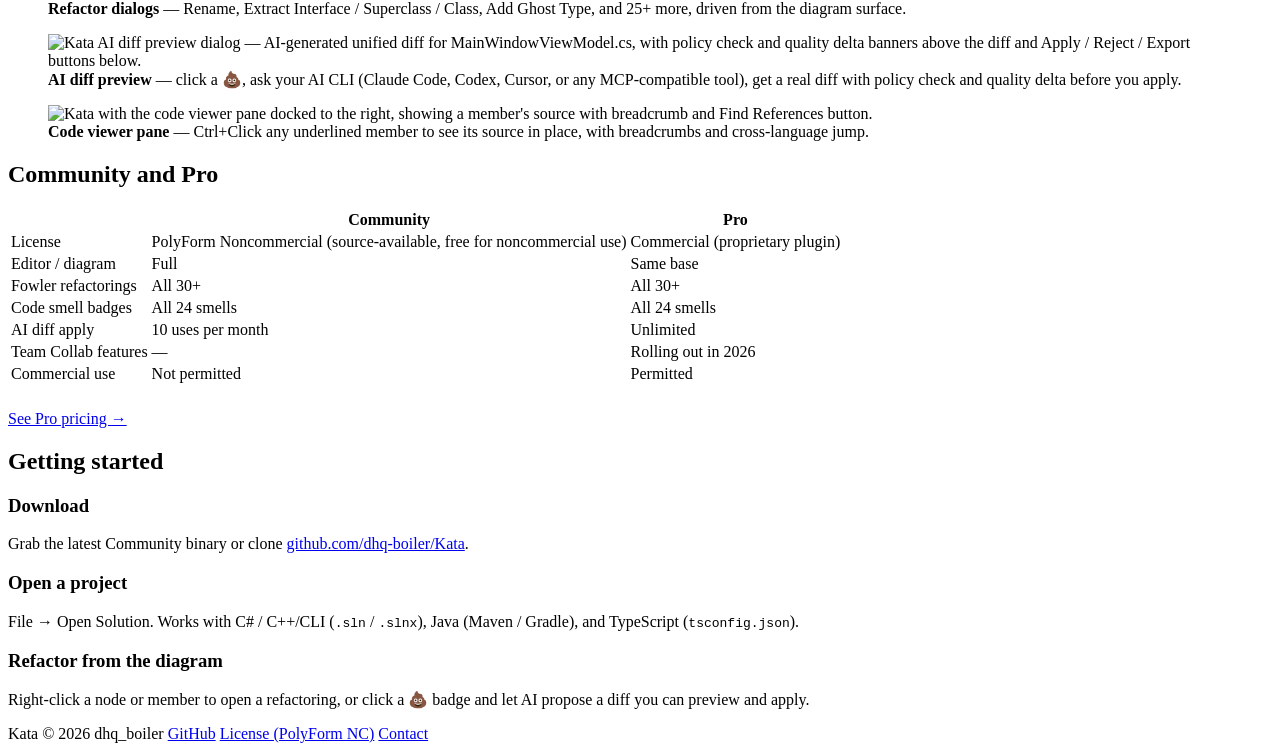
==== commit a7ecd26a: "site: adopt "cheap verification loop" motto in LP hero + Card 4/6 Fable session on 2026-08-23 landed" ====
--- a/site/index.html
+++ b/site/index.html
@@ -99,13 +99,13 @@
 
 <section class="hero">
   <div class="wrap">
-    <h1>Point your AI at your codebase.<br>Not a fragment of it.</h1>
+    <h1>Point your AI at your codebase.<br>See every diff before it lands.</h1>
     <p class="lead">
       Kata reads your real solution — up to 21,000+ types across six languages — as a live
-      class diagram. Spot the smells, hand each one to your own AI CLI (Claude Code, Codex,
-      Cursor, or any MCP-compatible tool) as a scoped refactor, preview the diff, apply from
-      the diagram. The source moves. No copy-paste roundtrip, no context you have to
-      reconstruct by hand.
+      class diagram. When your AI CLI (Claude Code, Codex, Cursor, or any MCP-compatible
+      tool) proposes a refactor, Kata verifies it: preview the diff, check the policy and
+      quality-delta banners, apply what fits, roll back the rest — all before the source
+      moves. It isn't that the AI is always right. It's that being wrong is cheap here.
     </p>
     <ul class="proof-strip">
       <li><strong>6</strong> languages</li>
@@ -148,10 +148,11 @@
           solution and Kata lays them out together.</p>
       </div>
       <div class="feature">
-        <h3>Refactor from the diagram surface</h3>
+        <h3>Refactor from the diagram, verified before write</h3>
         <p>Extract Method / Interface / Superclass / Hierarchy, Rename, Move Method, Convert
           Procedural to Objects — over 30 Fowler intents, invoked on the node you're looking
-          at. The same intents are exposed over MCP so external AI agents can drive them.</p>
+          at. Every intent runs through the same preview → apply loop as an AI diff. Same
+          intents are exposed over MCP so external agents ride the same verification path.</p>
       </div>
       <div class="feature">
         <h3>See the smells before you dig</h3>
@@ -160,10 +161,10 @@
           as 💩 badges right on the class node so you know where to look.</p>
       </div>
       <div class="feature">
-        <h3>Ask AI, preview the diff, apply from the diagram</h3>
-        <p>Right-click a 💩 → hand it to your AI CLI with the surrounding context already
-          scoped → get a unified diff → check the policy and quality-delta banners → apply.
-          The diagram updates incrementally, no full sln reload.</p>
+        <h3>AI proposes. Kata verifies. You apply.</h3>
+        <p>Right-click a 💩 → your AI CLI returns a scoped diff → the policy check and
+          quality-delta banners tell you whether it's safe to keep → apply, or discard with
+          one click. Wrong guesses are cheap here — you see them before the source moves.</p>
       </div>
       <div class="feature">
         <h3>Your AI subscription — no middleman fee</h3>
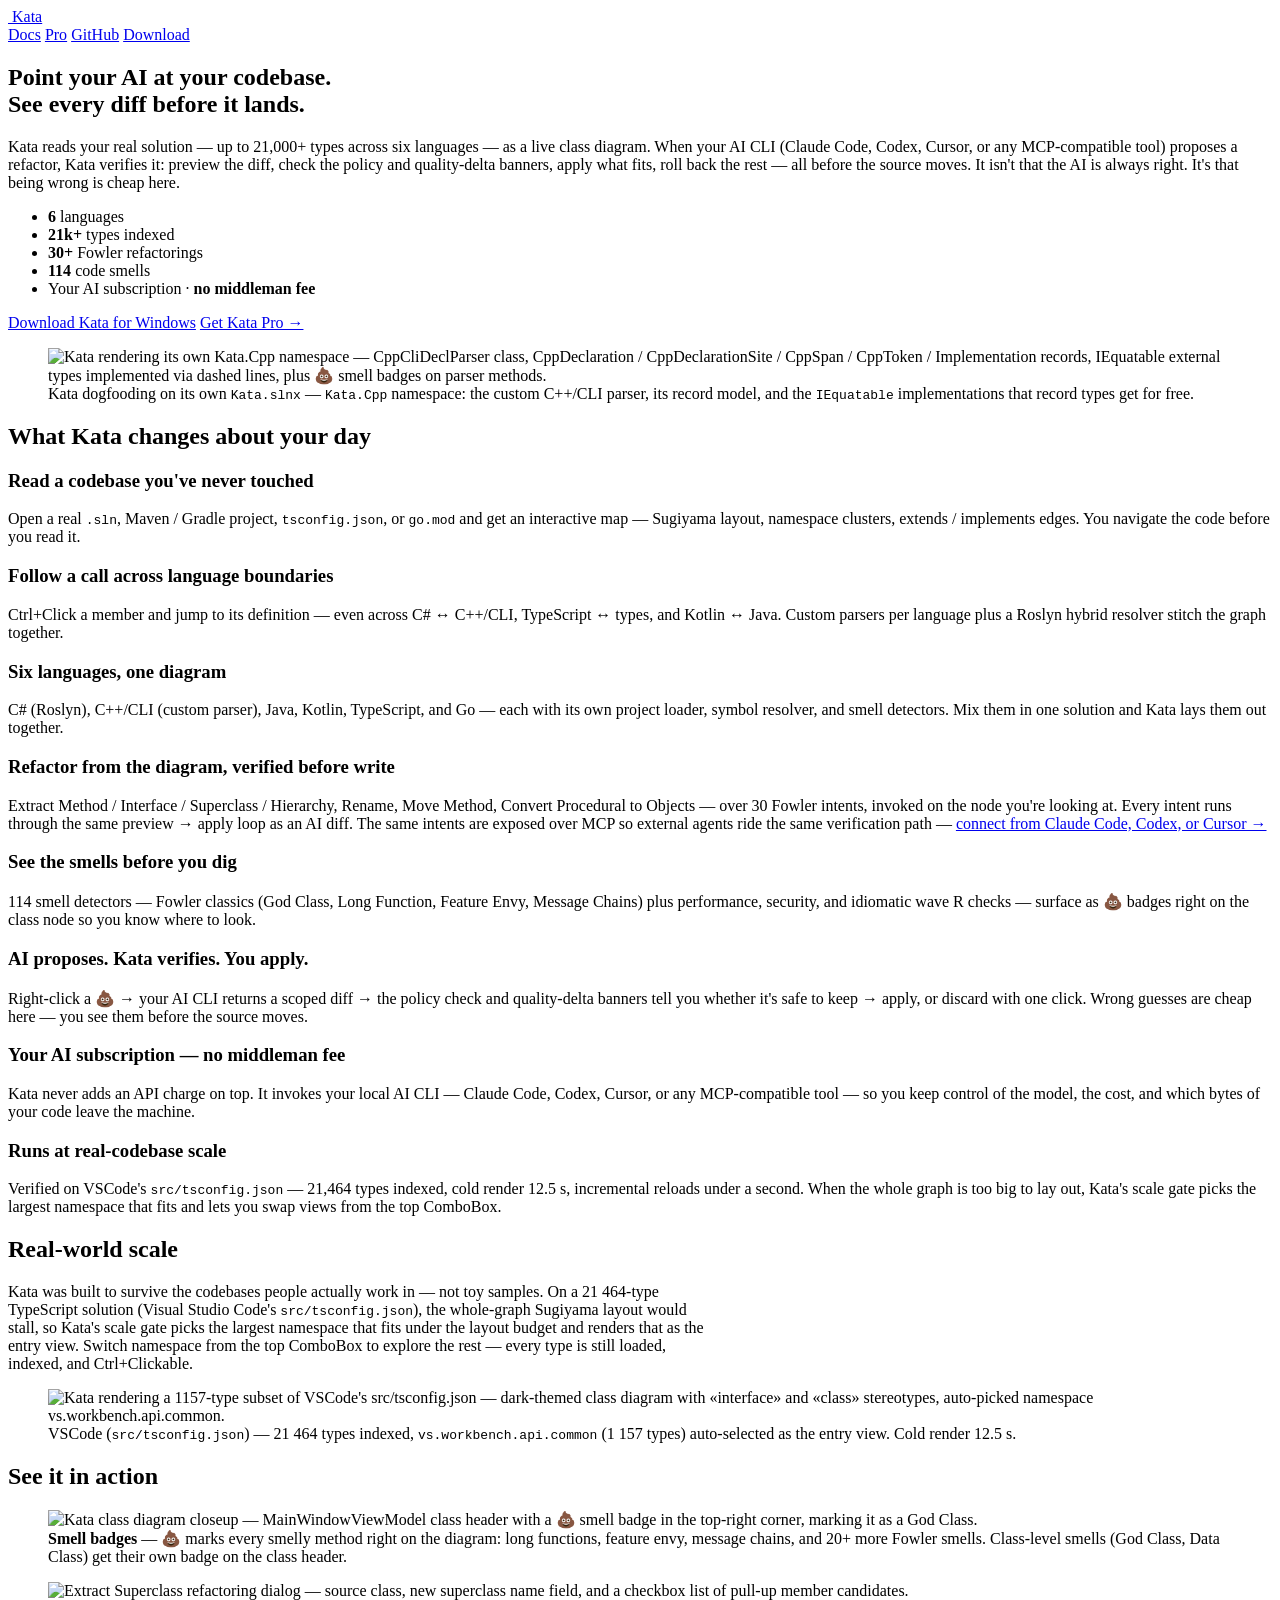
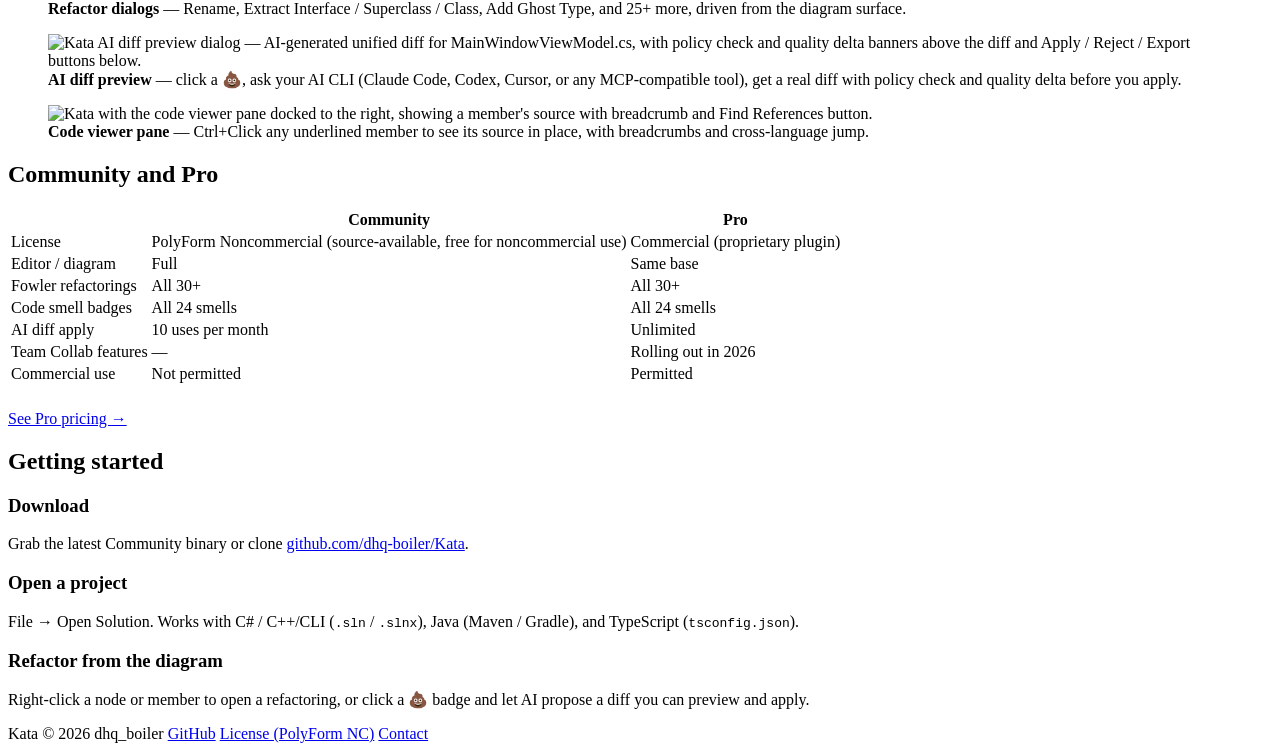
==== commit bf2b0463: "site: add inline MCP setup link on the LP feature card 先生指摘 (2026-08-23):「他プロジェクトから Kata MCP に繋ぎたかった" ====
--- a/site/index.html
+++ b/site/index.html
@@ -151,8 +151,9 @@
         <h3>Refactor from the diagram, verified before write</h3>
         <p>Extract Method / Interface / Superclass / Hierarchy, Rename, Move Method, Convert
           Procedural to Objects — over 30 Fowler intents, invoked on the node you're looking
-          at. Every intent runs through the same preview → apply loop as an AI diff. Same
-          intents are exposed over MCP so external agents ride the same verification path.</p>
+          at. Every intent runs through the same preview → apply loop as an AI diff. The
+          same intents are exposed over MCP so external agents ride the same verification
+          path — <a href="/docs/mcp.html">connect from Claude Code, Codex, or Cursor →</a></p>
       </div>
       <div class="feature">
         <h3>See the smells before you dig</h3>
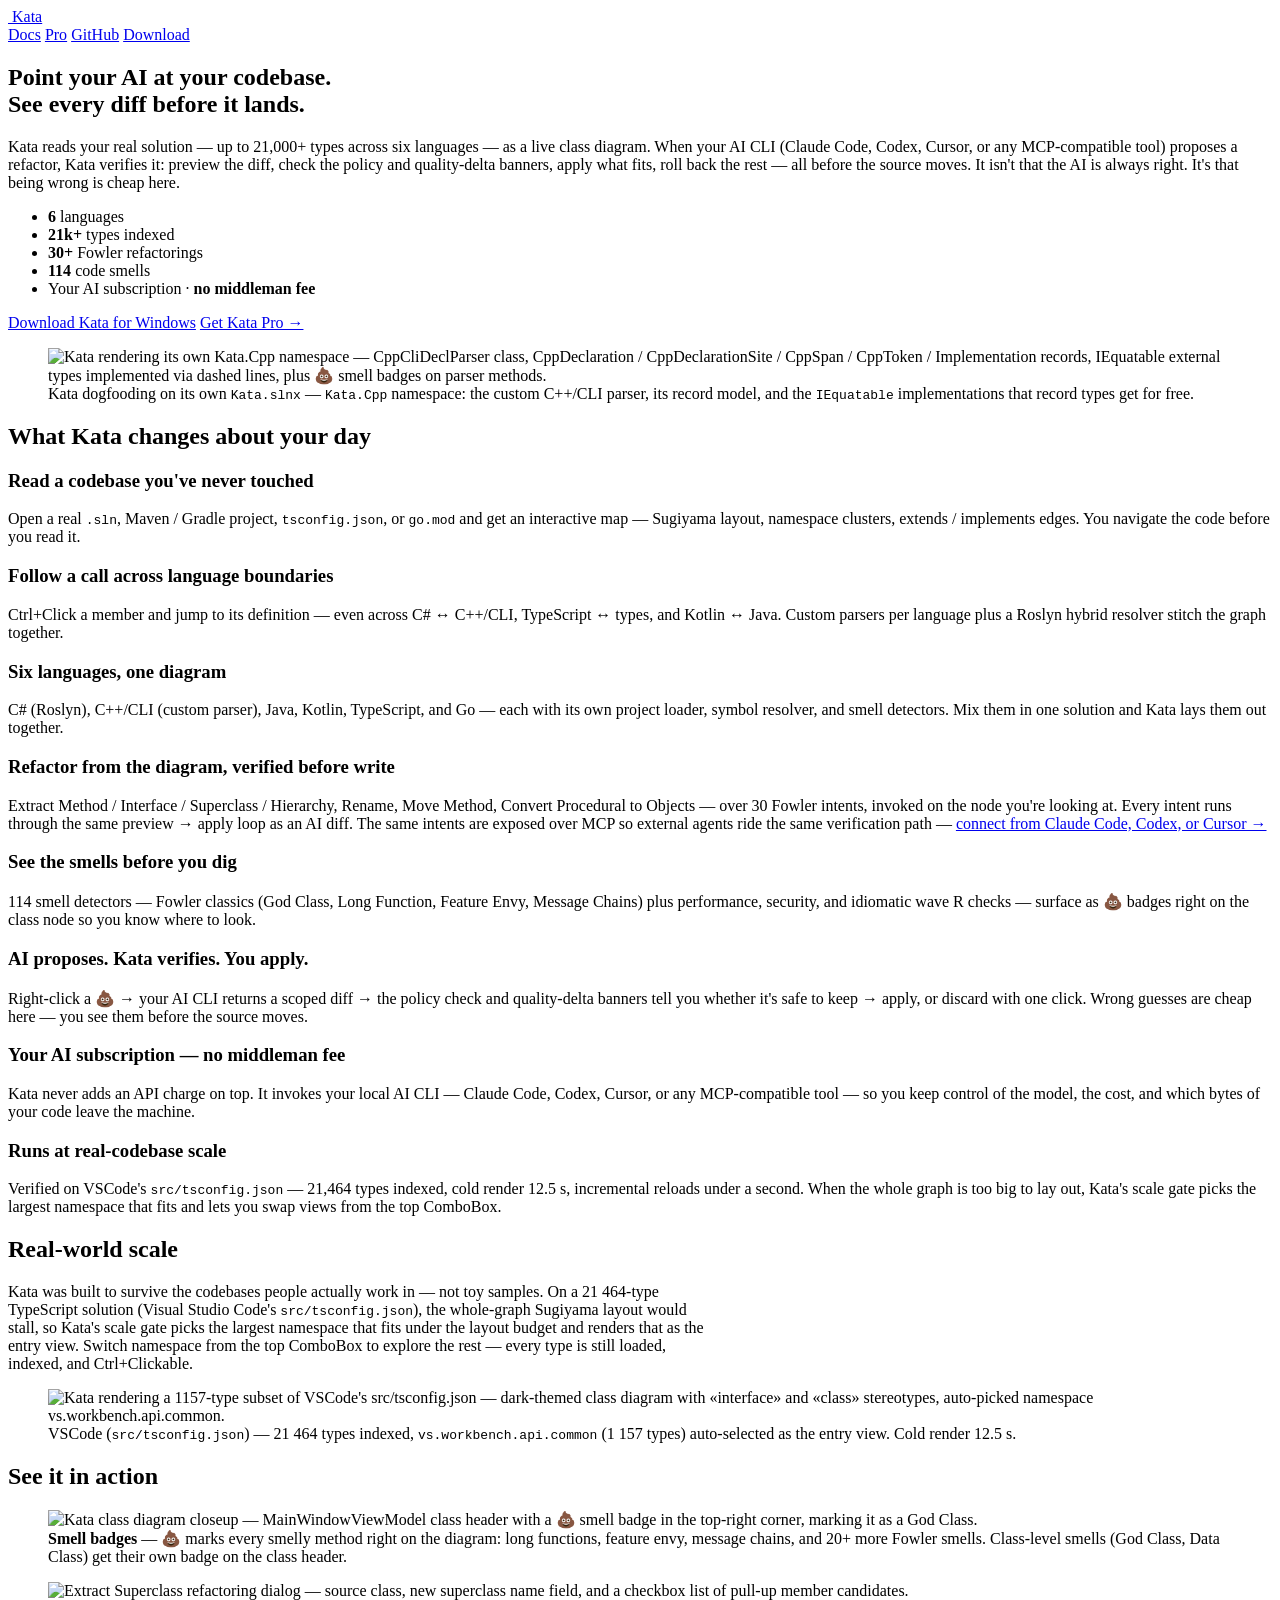
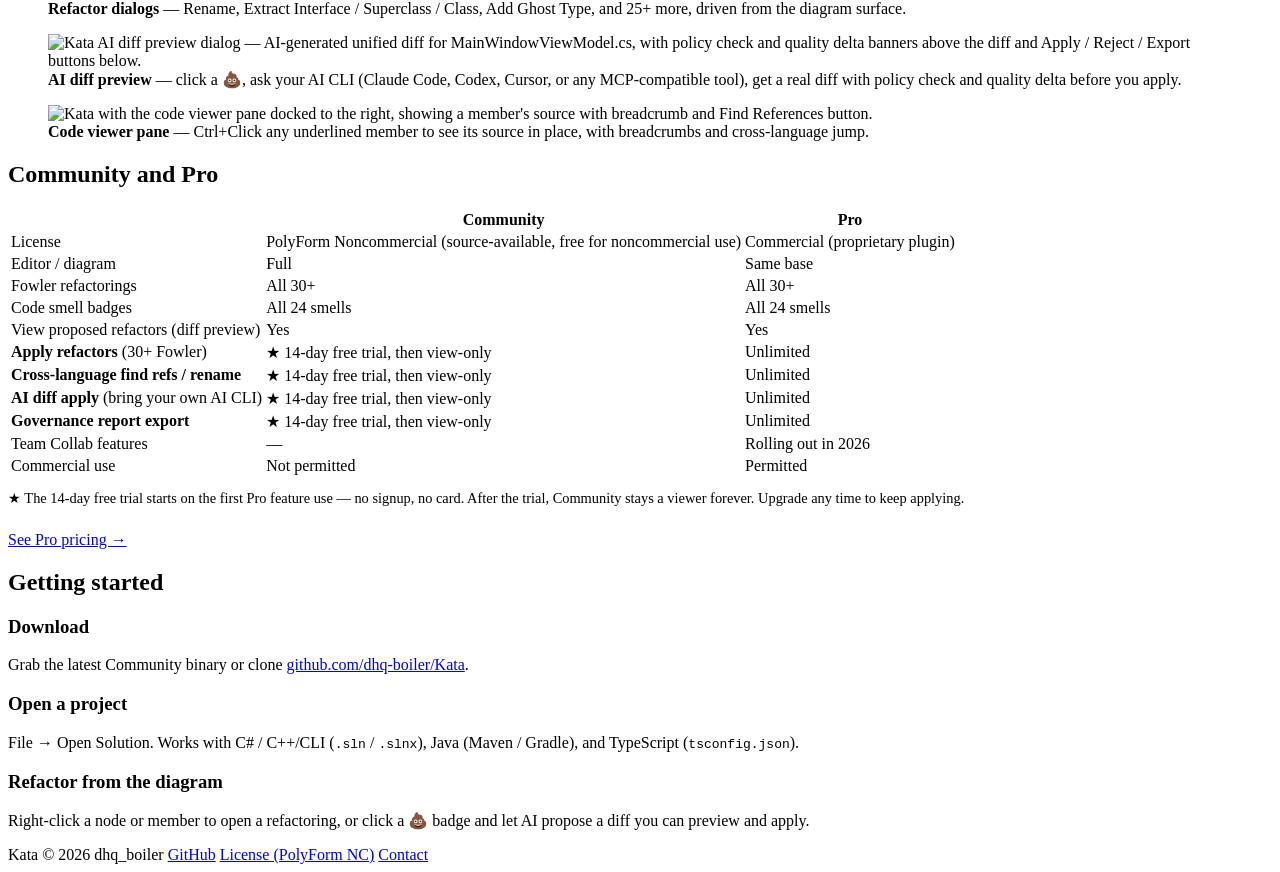
==== commit 2ecb087f: "docs(site): pivot LP + README to 14-day trial + auto Pro channel (v2.1.0) 10 uses/month の AI quota 表" ====
--- a/site/index.html
+++ b/site/index.html
@@ -264,8 +264,28 @@
           <td class="yes">All 24 smells</td>
         </tr>
         <tr>
-          <td>AI diff apply</td>
-          <td>10 uses per month</td>
+          <td>View proposed refactors (diff preview)</td>
+          <td class="yes">Yes</td>
+          <td class="yes">Yes</td>
+        </tr>
+        <tr>
+          <td><strong>Apply refactors</strong> (30+ Fowler)</td>
+          <td>★ 14-day free trial, then view-only</td>
+          <td class="yes">Unlimited</td>
+        </tr>
+        <tr>
+          <td><strong>Cross-language find refs / rename</strong></td>
+          <td>★ 14-day free trial, then view-only</td>
+          <td class="yes">Unlimited</td>
+        </tr>
+        <tr>
+          <td><strong>AI diff apply</strong> (bring your own AI CLI)</td>
+          <td>★ 14-day free trial, then view-only</td>
+          <td class="yes">Unlimited</td>
+        </tr>
+        <tr>
+          <td><strong>Governance report export</strong></td>
+          <td>★ 14-day free trial, then view-only</td>
           <td class="yes">Unlimited</td>
         </tr>
         <tr>
@@ -280,6 +300,10 @@
         </tr>
       </tbody>
     </table>
+    <p style="color: var(--muted); margin-top: 12px; font-size: 0.9rem;">
+      ★ The 14-day free trial starts on the first Pro feature use — no signup, no card.
+      After the trial, Community stays a viewer forever. Upgrade any time to keep applying.
+    </p>
     <div class="ctas" style="margin-top: 24px;">
       <a class="btn primary" href="/pro">See Pro pricing →</a>
     </div>
